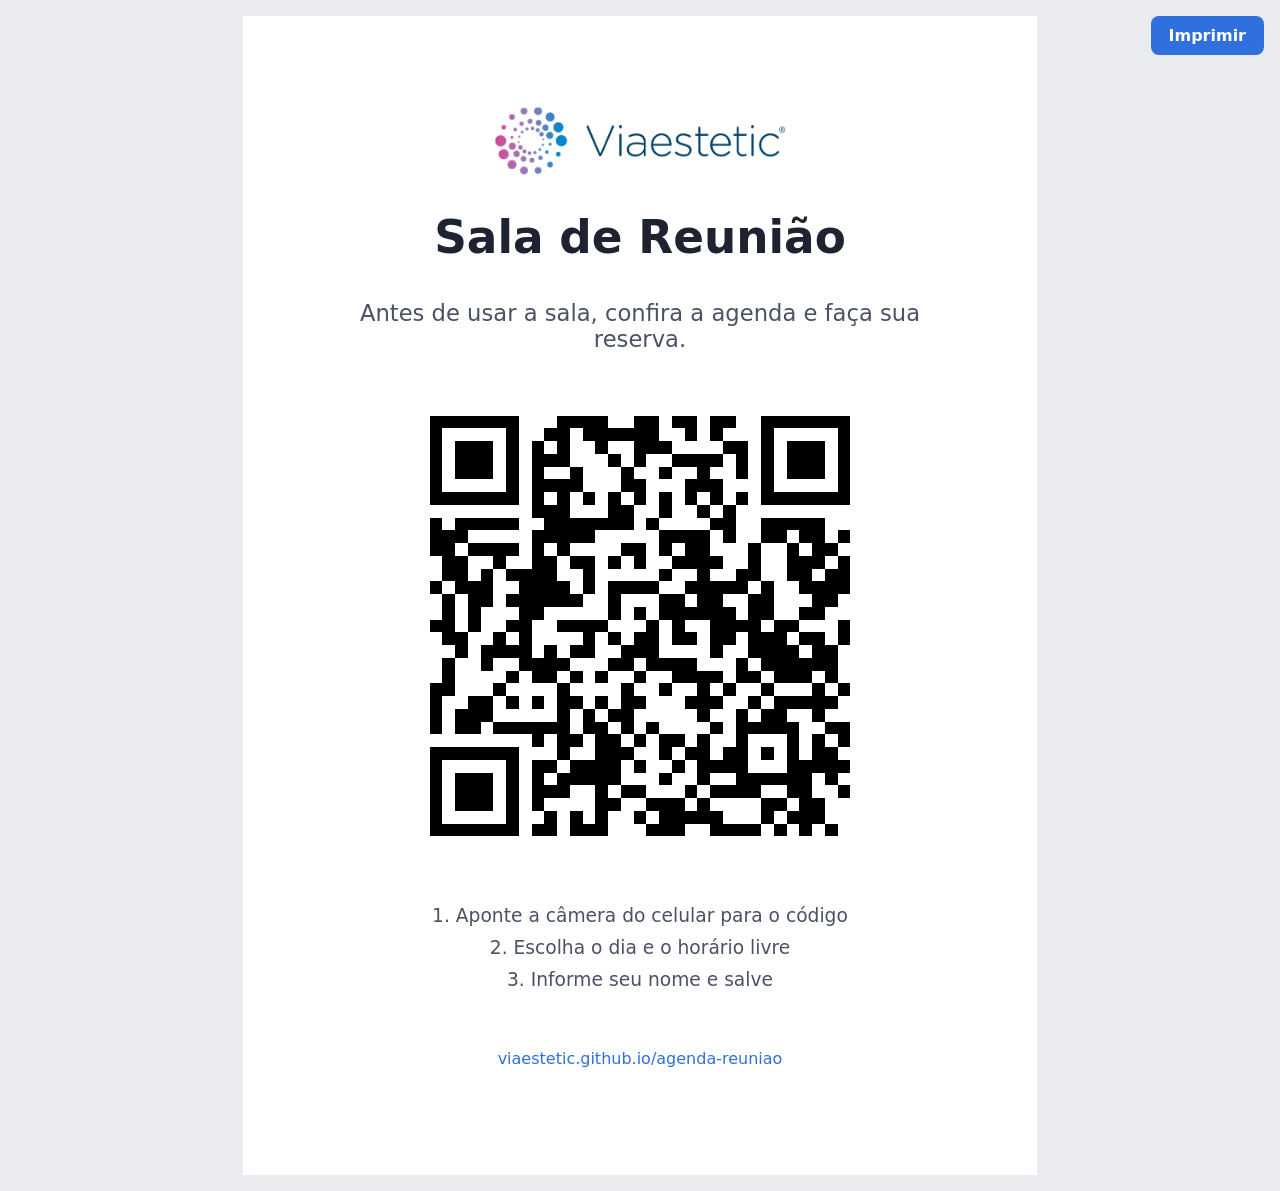
==== cartaz.html @ 722d7f65 "Add files via upload" ====
<!doctype html>
<html lang="pt-BR">
<head>
  <meta charset="utf-8">
  <meta name="viewport" content="width=device-width, initial-scale=1">
  <title>Cartaz – Agenda da Sala de Reunião</title>
  <link rel="icon" type="image/png" href="favicon.png">
  <link rel="apple-touch-icon" href="apple-touch-icon.png">
  <style>
    @page { size: A4; margin: 0; }
    * { box-sizing: border-box; }
    body {
      margin: 0;
      font-family: system-ui, -apple-system, "Segoe UI", Roboto, sans-serif;
      color: #1d2330;
      background: #e9ebef;
    }
    .folha {
      width: 210mm;
      min-height: 297mm;
      margin: 16px auto;
      padding: 24mm 20mm;
      background: #fff;
      display: flex;
      flex-direction: column;
      align-items: center;
      justify-content: center;
      text-align: center;
      gap: 10mm;
    }
    .logo { height: 18mm; width: auto; }
    h1 { font-size: 34pt; margin: 0; line-height: 1.1; }
    .sub { font-size: 17pt; color: #4a5263; margin: 0; max-width: 150mm; }
    .qr { width: 125mm; height: 125mm; }
    .passos { font-size: 14pt; color: #4a5263; margin: 0; padding: 0; list-style: none; line-height: 1.7; }
    .link { font-size: 12pt; color: #2f6fde; word-break: break-all; }
    .imprimir {
      position: fixed; top: 16px; right: 16px;
      font: inherit; font-weight: 600; padding: 10px 18px; border: 0; border-radius: 8px;
      background: #2f6fde; color: #fff; cursor: pointer;
    }
    @media print {
      body { background: #fff; }
      .folha { margin: 0; }
      .imprimir { display: none; }
    }
    @media (max-width: 220mm) {
      .folha { width: auto; min-height: 0; margin: 0; padding: 24px 16px; }
      .qr { width: min(125mm, 80vw); height: auto; }
      .imprimir { position: static; margin: 16px; }
    }
  </style>
</head>
<body>
  <button class="imprimir" type="button" onclick="print()">Imprimir</button>
  <div class="folha">
    <img class="logo" src="logo.png" alt="Viaestetic">
    <h1>Sala de Reunião</h1>
    <p class="sub">Antes de usar a sala, confira a agenda e faça sua reserva.</p>
    <img class="qr" src="qrcode.svg" alt="QR Code para a agenda da sala de reunião">
    <ul class="passos">
      <li>1. Aponte a câmera do celular para o código</li>
      <li>2. Escolha o dia e o horário livre</li>
      <li>3. Informe seu nome e salve</li>
    </ul>
    <p class="link">viaestetic.github.io/agenda-reuniao</p>
  </div>
</body>
</html>
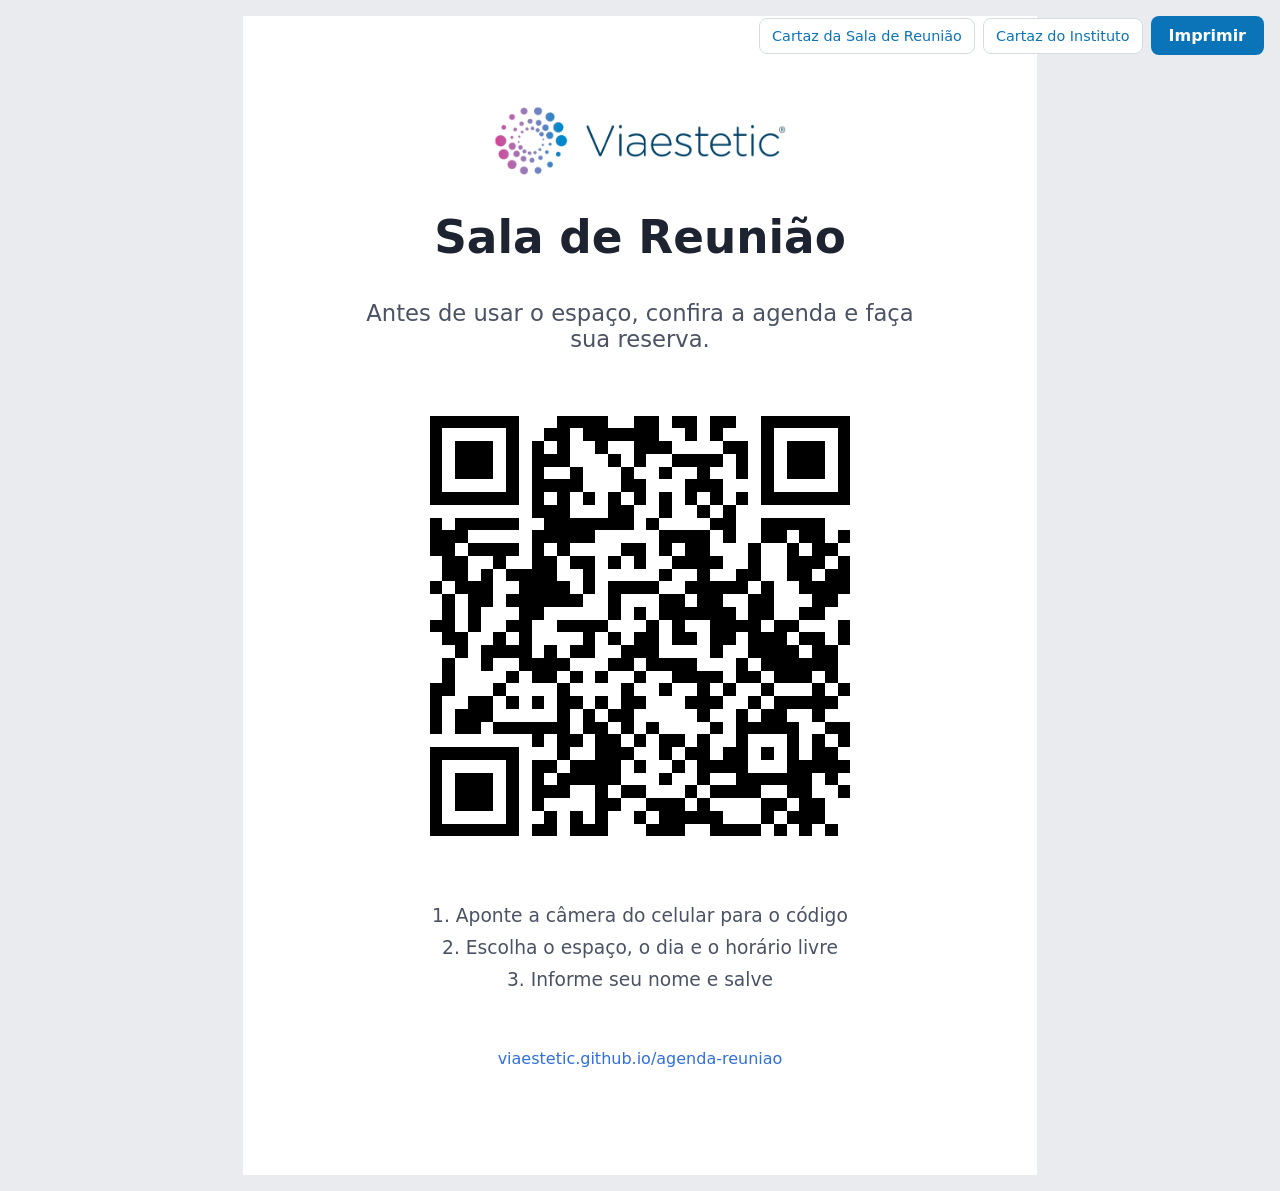
==== commit 8df71fa5: "Add files via upload" ====
--- a/cartaz.html
+++ b/cartaz.html
@@ -34,36 +34,56 @@
     .qr { width: 125mm; height: 125mm; }
     .passos { font-size: 14pt; color: #4a5263; margin: 0; padding: 0; list-style: none; line-height: 1.7; }
     .link { font-size: 12pt; color: #2f6fde; word-break: break-all; }
+    .barra {
+      position: fixed; top: 16px; right: 16px;
+      display: flex; gap: 8px; align-items: center; flex-wrap: wrap;
+    }
+    .barra a {
+      font-size: .9rem; color: #0b74b8; text-decoration: none;
+      padding: 9px 12px; border-radius: 8px; background: #fff; border: 1px solid #d5dbe3;
+    }
     .imprimir {
-      position: fixed; top: 16px; right: 16px;
       font: inherit; font-weight: 600; padding: 10px 18px; border: 0; border-radius: 8px;
-      background: #2f6fde; color: #fff; cursor: pointer;
+      background: #0b74b8; color: #fff; cursor: pointer;
     }
     @media print {
       body { background: #fff; }
       .folha { margin: 0; }
-      .imprimir { display: none; }
+      .barra { display: none; }
     }
     @media (max-width: 220mm) {
       .folha { width: auto; min-height: 0; margin: 0; padding: 24px 16px; }
       .qr { width: min(125mm, 80vw); height: auto; }
-      .imprimir { position: static; margin: 16px; }
+      .barra { position: static; margin: 16px; }
     }
   </style>
 </head>
 <body>
-  <button class="imprimir" type="button" onclick="print()">Imprimir</button>
+  <div class="barra">
+    <a href="?espaco=sala">Cartaz da Sala de Reunião</a>
+    <a href="?espaco=instituto">Cartaz do Instituto</a>
+    <button class="imprimir" type="button" onclick="print()">Imprimir</button>
+  </div>
   <div class="folha">
     <img class="logo" src="logo.png" alt="Viaestetic">
-    <h1>Sala de Reunião</h1>
-    <p class="sub">Antes de usar a sala, confira a agenda e faça sua reserva.</p>
-    <img class="qr" src="qrcode.svg" alt="QR Code para a agenda da sala de reunião">
+    <h1 id="titulo">Sala de Reunião</h1>
+    <p class="sub" id="sub">Antes de usar o espaço, confira a agenda e faça sua reserva.</p>
+    <img class="qr" id="qr" src="qrcode.svg" alt="QR Code para a agenda">
     <ul class="passos">
       <li>1. Aponte a câmera do celular para o código</li>
-      <li>2. Escolha o dia e o horário livre</li>
+      <li>2. Escolha o espaço, o dia e o horário livre</li>
       <li>3. Informe seu nome e salve</li>
     </ul>
-    <p class="link">viaestetic.github.io/agenda-reuniao</p>
+    <p class="link" id="link">viaestetic.github.io/agenda-reuniao</p>
   </div>
+  <script>
+    // Muda só o título do cartaz (para colar na porta de cada espaço).
+    // O QR Code é o mesmo: abre a agenda, onde a pessoa escolhe o espaço.
+    const TITULOS = { sala: 'Sala de Reunião', instituto: 'Instituto' };
+    const id = new URLSearchParams(location.search).get('espaco');
+    const titulo = TITULOS[id] || TITULOS.sala;
+    document.getElementById('titulo').textContent = titulo;
+    document.title = `Cartaz – ${titulo}`;
+  </script>
 </body>
 </html>
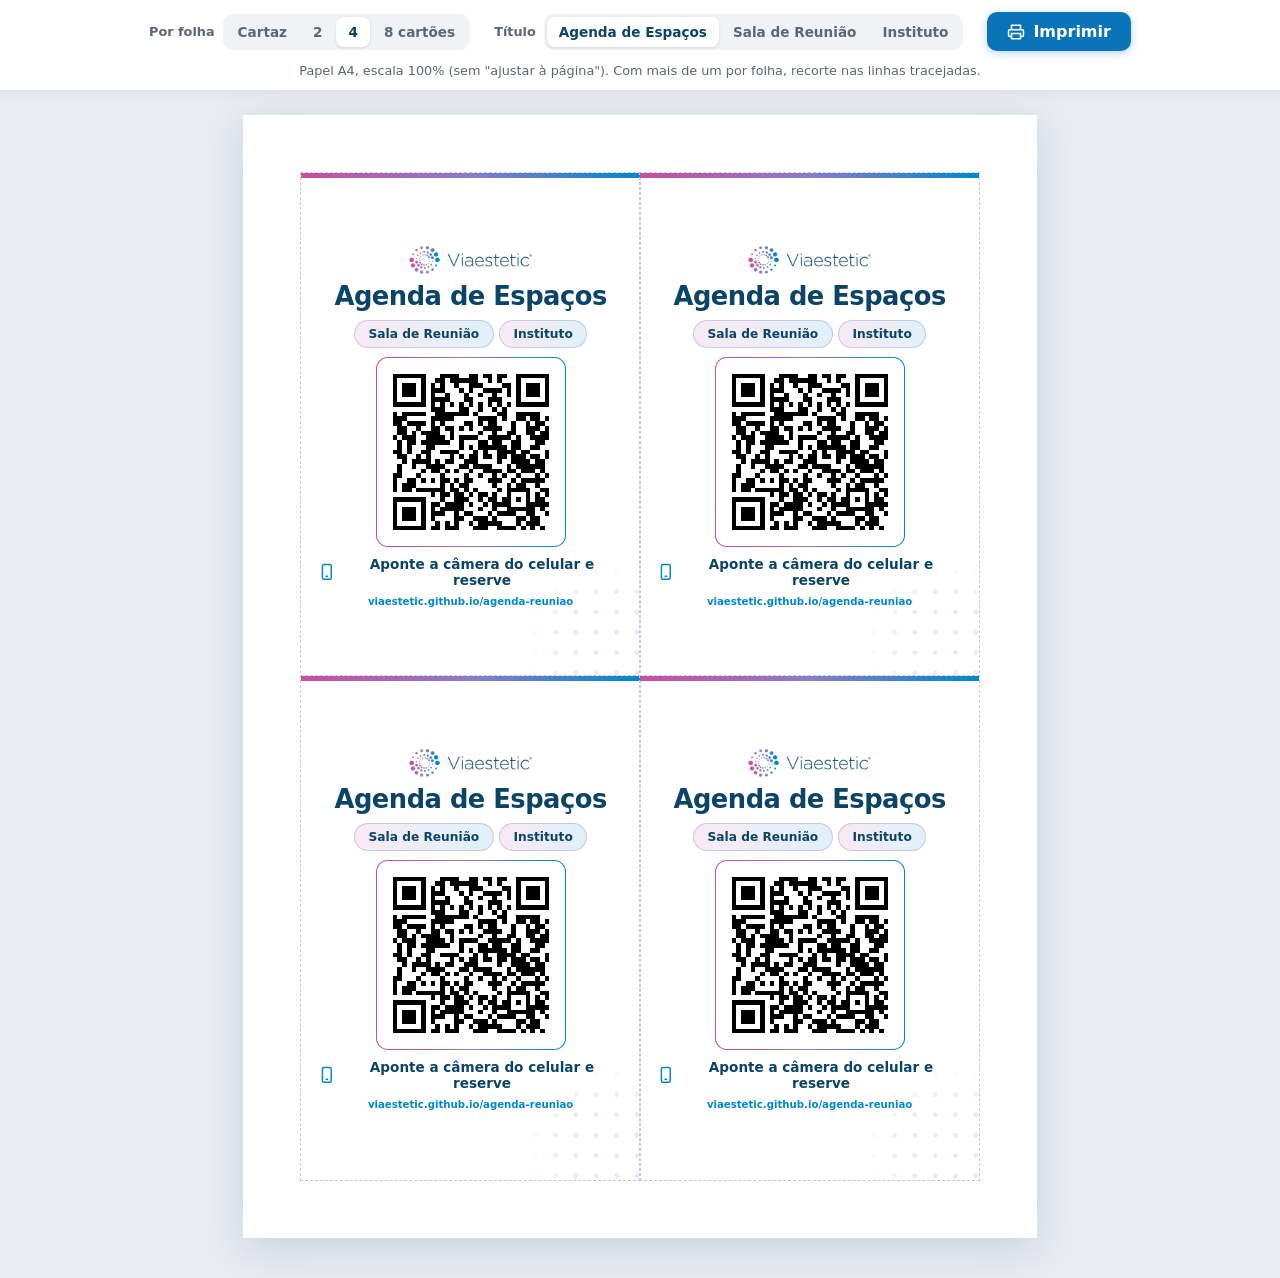
==== commit b6314ec6: "Add files via upload" ====
--- a/cartaz.html
+++ b/cartaz.html
@@ -3,87 +3,292 @@
 <head>
   <meta charset="utf-8">
   <meta name="viewport" content="width=device-width, initial-scale=1">
-  <title>Cartaz – Agenda da Sala de Reunião</title>
+  <title>QR Codes para impressão – Agenda de Espaços</title>
   <link rel="icon" type="image/png" href="favicon.png">
   <link rel="apple-touch-icon" href="apple-touch-icon.png">
   <style>
     @page { size: A4; margin: 0; }
+
+    :root {
+      --navy: #0b4466;
+      --rosa: #c94f9f;
+      --lilas: #8b7cc8;
+      --azul: #0088cc;
+      --cinza: #5b6677;
+      --marca: linear-gradient(90deg, var(--rosa), var(--lilas) 50%, var(--azul));
+    }
+
     * { box-sizing: border-box; }
+
     body {
       margin: 0;
       font-family: system-ui, -apple-system, "Segoe UI", Roboto, sans-serif;
-      color: #1d2330;
-      background: #e9ebef;
-    }
-    .folha {
-      width: 210mm;
-      min-height: 297mm;
-      margin: 16px auto;
-      padding: 24mm 20mm;
-      background: #fff;
+      background: #e9ecf1;
+      color: var(--navy);
+      -webkit-print-color-adjust: exact;
+      print-color-adjust: exact;
+    }
+
+    /* ---------- Barra de opções (não sai na impressão) ---------- */
+    .barra {
+      position: sticky;
+      top: 0;
+      z-index: 5;
       display: flex;
-      flex-direction: column;
+      flex-wrap: wrap;
+      gap: 12px 24px;
       align-items: center;
       justify-content: center;
+      padding: 12px 16px;
+      background: #fff;
+      border-bottom: 1px solid #dde2ea;
+      box-shadow: 0 2px 12px rgb(11 68 102 / .06);
+    }
+    .grupo { display: flex; align-items: center; gap: 8px; flex-wrap: wrap; }
+    .grupo > span { font-size: .8rem; font-weight: 600; color: var(--cinza); }
+    .seg { display: inline-flex; flex-wrap: wrap; padding: 3px; gap: 2px; background: #f0f2f6; border-radius: 10px; }
+    .seg button {
+      font: inherit;
+      font-size: .85rem;
+      font-weight: 600;
+      border: 0;
+      background: transparent;
+      color: var(--cinza);
+      padding: 7px 12px;
+      border-radius: 8px;
+      cursor: pointer;
+    }
+    .seg button:hover { color: var(--navy); }
+    .seg button.ativo { background: #fff; color: var(--navy); box-shadow: 0 1px 3px rgb(0 0 0 / .12); }
+    .imprimir {
+      display: inline-flex;
+      align-items: center;
+      gap: 8px;
+      font: inherit;
+      font-weight: 600;
+      padding: 10px 20px;
+      border: 0;
+      border-radius: 10px;
+      background: #0b74b8;
+      color: #fff;
+      cursor: pointer;
+      box-shadow: 0 2px 8px rgb(11 116 184 / .3);
+    }
+    .imprimir:hover { background: #095f98; }
+    .imprimir svg { width: 18px; height: 18px; fill: none; stroke: currentColor; stroke-width: 2; stroke-linecap: round; stroke-linejoin: round; }
+    .dica { width: 100%; margin: 0; text-align: center; font-size: .8rem; color: var(--cinza); }
+
+    /* ---------- Folha A4 ---------- */
+    .folha {
+      width: min(210mm, calc(100vw - 32px));
+      aspect-ratio: 210 / 297;
+      margin: 24px auto 40px;
+      padding: 4.5%;
+      background: #fff;
+      box-shadow: 0 10px 40px rgb(11 68 102 / .15);
+      display: grid;
+    }
+    .folha[data-layout="1"] { grid-template: 1fr / 1fr; }
+    .folha[data-layout="2"] { grid-template: repeat(2, 1fr) / 1fr; }
+    .folha[data-layout="4"] { grid-template: repeat(2, 1fr) / repeat(2, 1fr); }
+    .folha[data-layout="8"] { grid-template: repeat(4, 1fr) / repeat(2, 1fr); }
+
+    /* ---------- Cartão (se adapta ao próprio tamanho) ---------- */
+    .cartao {
+      container: cartao / size;
+      position: relative;
+      overflow: hidden;
+      min-width: 0;
+      min-height: 0;
+    }
+    /* Linhas de corte quando há mais de um por folha */
+    .folha:not([data-layout="1"]) .cartao { outline: 1px dashed #c3cad5; outline-offset: -.5px; }
+
+    .faixa {
+      position: absolute;
+      inset: 0 0 auto;
+      height: 1.6cqmin;
+      background: var(--marca);
+    }
+    .bolinhas {
+      position: absolute;
+      right: -14cqmin;
+      bottom: -14cqmin;
+      width: 48cqmin;
+      height: 48cqmin;
+      border-radius: 50%;
+      background: radial-gradient(circle, rgb(139 124 200 / .16) 18%, transparent 19%) 0 0 / 6cqmin 6cqmin;
+      -webkit-mask: radial-gradient(circle, #000 40%, transparent 71%);
+      mask: radial-gradient(circle, #000 40%, transparent 71%);
+      pointer-events: none;
+    }
+
+    .conteudo {
+      position: absolute;
+      inset: 6cqmin 5cqmin 5cqmin;
+      display: grid;
+      grid-template-areas: "logo" "titulo" "sub" "qr" "cta" "url";
+      justify-items: center;
+      align-content: center;
+      gap: 2.6cqmin;
       text-align: center;
-      gap: 10mm;
-    }
-    .logo { height: 18mm; width: auto; }
-    h1 { font-size: 34pt; margin: 0; line-height: 1.1; }
-    .sub { font-size: 17pt; color: #4a5263; margin: 0; max-width: 150mm; }
-    .qr { width: 125mm; height: 125mm; }
-    .passos { font-size: 14pt; color: #4a5263; margin: 0; padding: 0; list-style: none; line-height: 1.7; }
-    .link { font-size: 12pt; color: #2f6fde; word-break: break-all; }
-    .barra {
-      position: fixed; top: 16px; right: 16px;
-      display: flex; gap: 8px; align-items: center; flex-wrap: wrap;
-    }
-    .barra a {
-      font-size: .9rem; color: #0b74b8; text-decoration: none;
-      padding: 9px 12px; border-radius: 8px; background: #fff; border: 1px solid #d5dbe3;
-    }
-    .imprimir {
-      font: inherit; font-weight: 600; padding: 10px 18px; border: 0; border-radius: 8px;
-      background: #0b74b8; color: #fff; cursor: pointer;
-    }
+    }
+    .logo { grid-area: logo; height: 8.5cqmin; width: auto; }
+    .titulo { grid-area: titulo; margin: 0; font-size: 7.6cqmin; line-height: 1.08; letter-spacing: -.02em; font-weight: 750; }
+    .sub { grid-area: sub; margin: 0; font-size: 3.6cqmin; color: var(--cinza); }
+    .chips { display: flex; flex-wrap: wrap; gap: 1.6cqmin; justify-content: inherit; }
+    .chips span {
+      font-weight: 650;
+      padding: .5em 1.1em;
+      border-radius: 999px;
+      color: var(--navy);
+      background: linear-gradient(90deg, rgb(201 79 159 / .12), rgb(0 136 204 / .12));
+      border: 1px solid rgb(139 124 200 / .35);
+    }
+    .qr {
+      grid-area: qr;
+      width: 56cqmin;
+      aspect-ratio: 1;
+      padding: 1.8cqmin;
+      border-radius: 3.5cqmin;
+      background: #fff;
+      border: .5cqmin solid transparent;
+      background-image: linear-gradient(#fff, #fff), var(--marca);
+      background-origin: border-box;
+      background-clip: padding-box, border-box;
+    }
+    .qr img { display: block; width: 100%; height: 100%; }
+    .cta { grid-area: cta; margin: 0; font-size: 4cqmin; font-weight: 650; display: flex; align-items: center; gap: 1.5cqmin; }
+    .cta svg { width: 1.3em; height: 1.3em; fill: none; stroke: var(--azul); stroke-width: 2; stroke-linecap: round; stroke-linejoin: round; flex-shrink: 0; }
+    .url { grid-area: url; margin: 0; font-size: 3cqmin; color: var(--azul); font-weight: 550; }
+
+    /* Cartão "deitado" (2 e 8 por folha): QR à esquerda, texto à direita */
+    @container cartao (aspect-ratio > 1.15) {
+      .conteudo {
+        inset: 7cqh 6cqh 6cqh;
+        grid-template-columns: auto minmax(0, 1fr);
+        grid-template-areas: "qr logo" "qr titulo" "qr sub" "qr cta" "qr url";
+        justify-items: start;
+        align-items: center;
+        column-gap: 6cqh;
+        row-gap: 2.2cqh;
+        text-align: left;
+      }
+      .qr { width: auto; height: min(62cqh, 46cqw); padding: 2.5cqh; border-radius: 5cqh; border-width: .7cqh; }
+      .logo { height: min(9cqh, 6cqw); }
+      .titulo { font-size: min(8.4cqh, 5.6cqw); }
+      .sub { font-size: min(4cqh, 2.7cqw); }
+      .chips { justify-content: flex-start; gap: 1.4cqh; }
+      .cta { font-size: min(4.3cqh, 2.9cqw); gap: 1.6cqh; }
+      .url { font-size: min(3.6cqh, 2.4cqw); }
+      .bolinhas { width: 70cqh; height: 70cqh; right: -20cqh; bottom: -20cqh; background-size: 8cqh 8cqh; }
+    }
+
     @media print {
       body { background: #fff; }
-      .folha { margin: 0; }
       .barra { display: none; }
-    }
-    @media (max-width: 220mm) {
-      .folha { width: auto; min-height: 0; margin: 0; padding: 24px 16px; }
-      .qr { width: min(125mm, 80vw); height: auto; }
-      .barra { position: static; margin: 16px; }
+      .folha { width: 210mm; height: 297mm; margin: 0; box-shadow: none; }
     }
   </style>
 </head>
 <body>
   <div class="barra">
-    <a href="?espaco=sala">Cartaz da Sala de Reunião</a>
-    <a href="?espaco=instituto">Cartaz do Instituto</a>
-    <button class="imprimir" type="button" onclick="print()">Imprimir</button>
+    <div class="grupo">
+      <span>Por folha</span>
+      <div class="seg" id="opLayout">
+        <button type="button" data-v="1">Cartaz</button>
+        <button type="button" data-v="2">2</button>
+        <button type="button" data-v="4">4</button>
+        <button type="button" data-v="8">8 cartões</button>
+      </div>
+    </div>
+    <div class="grupo">
+      <span>Título</span>
+      <div class="seg" id="opTitulo">
+        <button type="button" data-v="geral">Agenda de Espaços</button>
+        <button type="button" data-v="sala">Sala de Reunião</button>
+        <button type="button" data-v="instituto">Instituto</button>
+      </div>
+    </div>
+    <button class="imprimir" type="button" onclick="print()">
+      <svg viewBox="0 0 24 24" aria-hidden="true"><path d="M6 9V3h12v6M6 18H4a2 2 0 0 1-2-2v-5a2 2 0 0 1 2-2h16a2 2 0 0 1 2 2v5a2 2 0 0 1-2 2h-2"/><rect x="6" y="14" width="12" height="7"/></svg>
+      Imprimir
+    </button>
+    <p class="dica">Papel A4, escala 100% (sem "ajustar à página"). Com mais de um por folha, recorte nas linhas tracejadas.</p>
   </div>
-  <div class="folha">
-    <img class="logo" src="logo.png" alt="Viaestetic">
-    <h1 id="titulo">Sala de Reunião</h1>
-    <p class="sub" id="sub">Antes de usar o espaço, confira a agenda e faça sua reserva.</p>
-    <img class="qr" id="qr" src="qrcode.svg" alt="QR Code para a agenda">
-    <ul class="passos">
-      <li>1. Aponte a câmera do celular para o código</li>
-      <li>2. Escolha o espaço, o dia e o horário livre</li>
-      <li>3. Informe seu nome e salve</li>
-    </ul>
-    <p class="link" id="link">viaestetic.github.io/agenda-reuniao</p>
-  </div>
+
+  <main class="folha" id="folha"></main>
+
+  <template id="modelo">
+    <article class="cartao">
+      <div class="faixa"></div>
+      <div class="bolinhas"></div>
+      <div class="conteudo">
+        <img class="logo" src="logo.png" alt="Viaestetic">
+        <h2 class="titulo"></h2>
+        <div class="sub"></div>
+        <div class="qr"><img src="qrcode.svg" alt="QR Code da agenda"></div>
+        <p class="cta">
+          <svg viewBox="0 0 24 24" aria-hidden="true"><rect x="6" y="2" width="12" height="20" rx="2"/><path d="M11 18h2"/></svg>
+          Aponte a câmera do celular e reserve
+        </p>
+        <p class="url">viaestetic.github.io/<wbr>agenda-reuniao</p>
+      </div>
+    </article>
+  </template>
+
   <script>
-    // Muda só o título do cartaz (para colar na porta de cada espaço).
-    // O QR Code é o mesmo: abre a agenda, onde a pessoa escolhe o espaço.
-    const TITULOS = { sala: 'Sala de Reunião', instituto: 'Instituto' };
-    const id = new URLSearchParams(location.search).get('espaco');
-    const titulo = TITULOS[id] || TITULOS.sala;
-    document.getElementById('titulo').textContent = titulo;
-    document.title = `Cartaz – ${titulo}`;
+    const TITULOS = {
+      geral: { titulo: 'Agenda de Espaços', chips: ['Sala de Reunião', 'Instituto'] },
+      sala: { titulo: 'Sala de Reunião', sub: 'Confira a agenda e reserve antes de usar' },
+      instituto: { titulo: 'Instituto', sub: 'Confira a agenda e reserve antes de usar' },
+    };
+    const LAYOUTS = ['1', '2', '4', '8'];
+
+    // Opções vêm do link (?layout=4&titulo=sala). O antigo ?espaco=sala abre como cartaz.
+    const params = new URLSearchParams(location.search);
+    const espacoAntigo = params.get('espaco');
+    let layout = LAYOUTS.includes(params.get('layout')) ? params.get('layout') : (espacoAntigo ? '1' : '4');
+    let titulo = TITULOS[params.get('titulo')] ? params.get('titulo') : (TITULOS[espacoAntigo] ? espacoAntigo : 'geral');
+
+    const folha = document.getElementById('folha');
+    const modelo = document.getElementById('modelo');
+
+    function render() {
+      const t = TITULOS[titulo];
+      folha.dataset.layout = layout;
+      folha.replaceChildren();
+      for (let i = 0; i < Number(layout); i++) {
+        const c = modelo.content.cloneNode(true);
+        c.querySelector('.titulo').textContent = t.titulo;
+        const sub = c.querySelector('.sub');
+        if (t.chips) {
+          sub.className += ' chips';
+          for (const nome of t.chips) {
+            const s = document.createElement('span');
+            s.textContent = nome;
+            sub.append(s);
+          }
+        } else {
+          sub.textContent = t.sub;
+        }
+        folha.append(c);
+      }
+      for (const [grupo, valor] of [['opLayout', layout], ['opTitulo', titulo]]) {
+        for (const b of document.getElementById(grupo).children) b.classList.toggle('ativo', b.dataset.v === valor);
+      }
+      const url = new URL(location.href);
+      url.search = new URLSearchParams({ layout, titulo });
+      history.replaceState(null, '', url);
+    }
+
+    document.getElementById('opLayout').addEventListener('click', e => {
+      if (e.target.dataset.v) { layout = e.target.dataset.v; render(); }
+    });
+    document.getElementById('opTitulo').addEventListener('click', e => {
+      if (e.target.dataset.v) { titulo = e.target.dataset.v; render(); }
+    });
+    render();
   </script>
 </body>
 </html>
